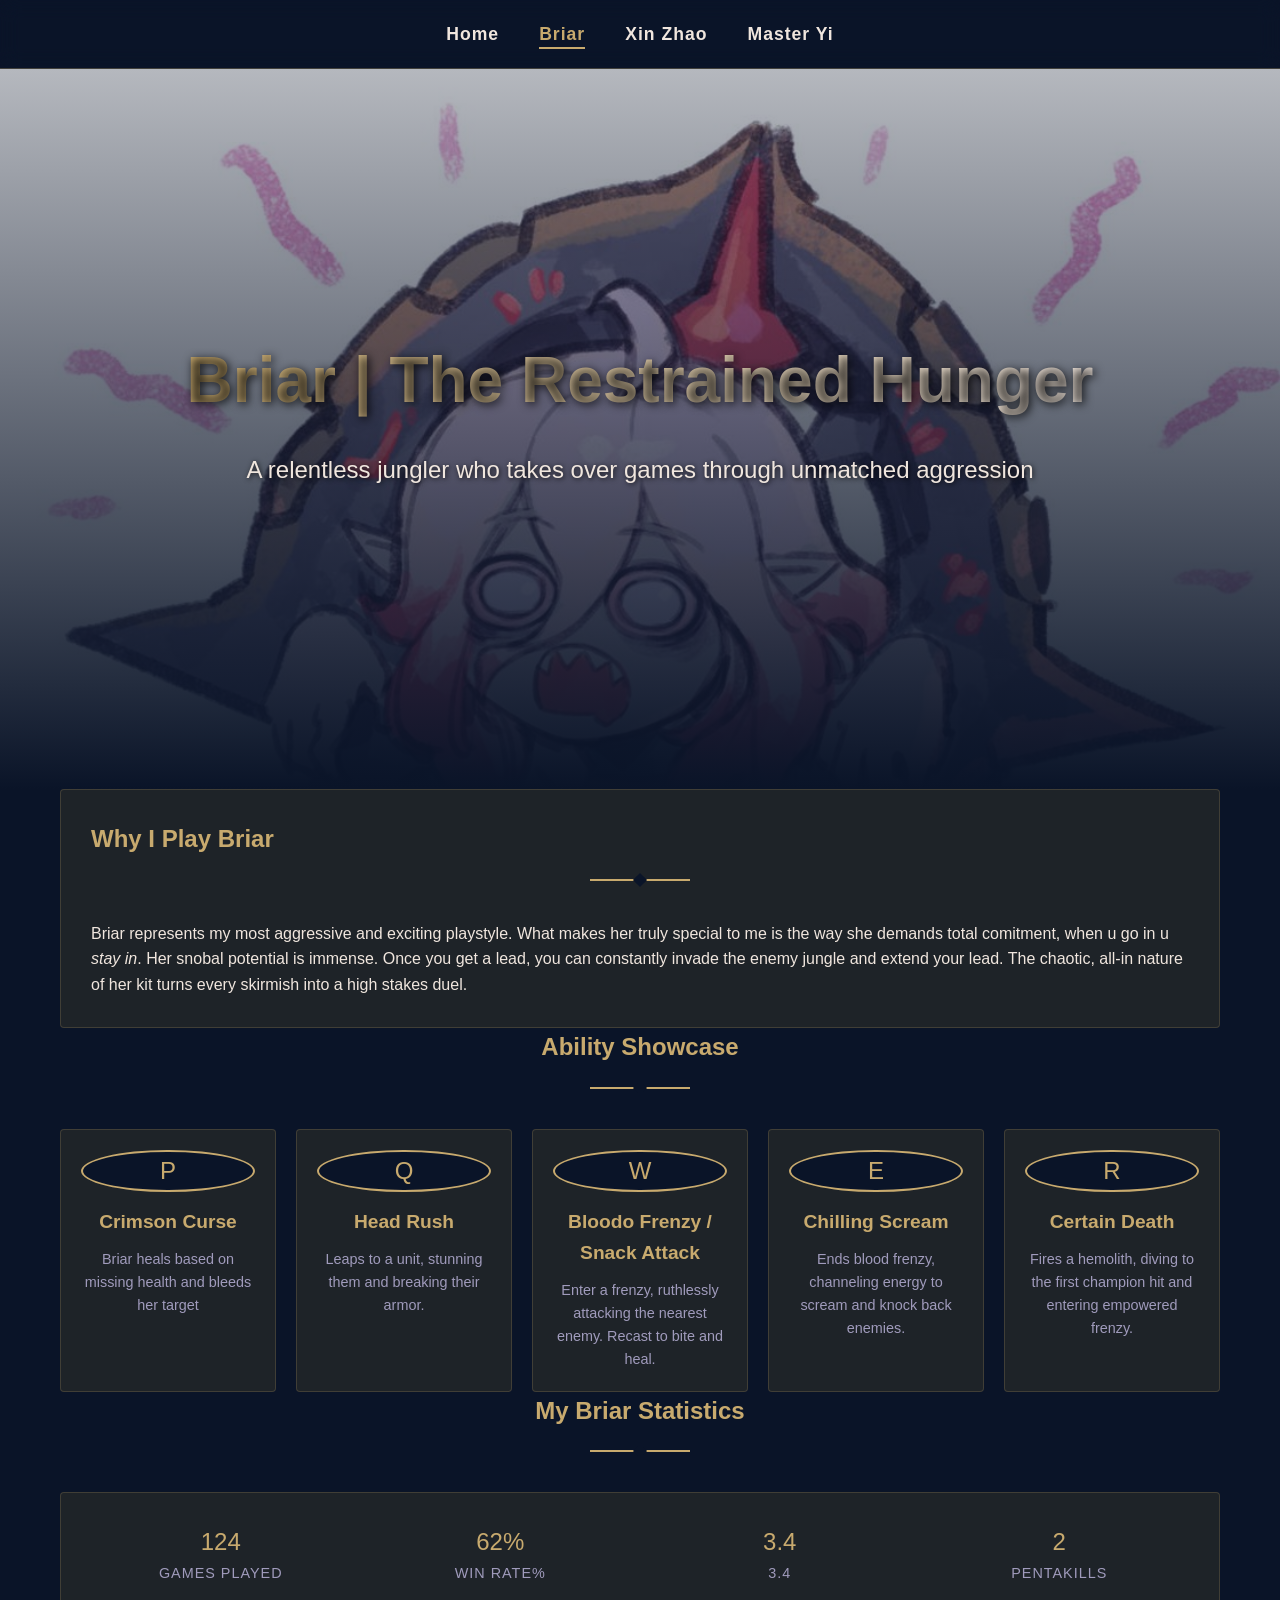
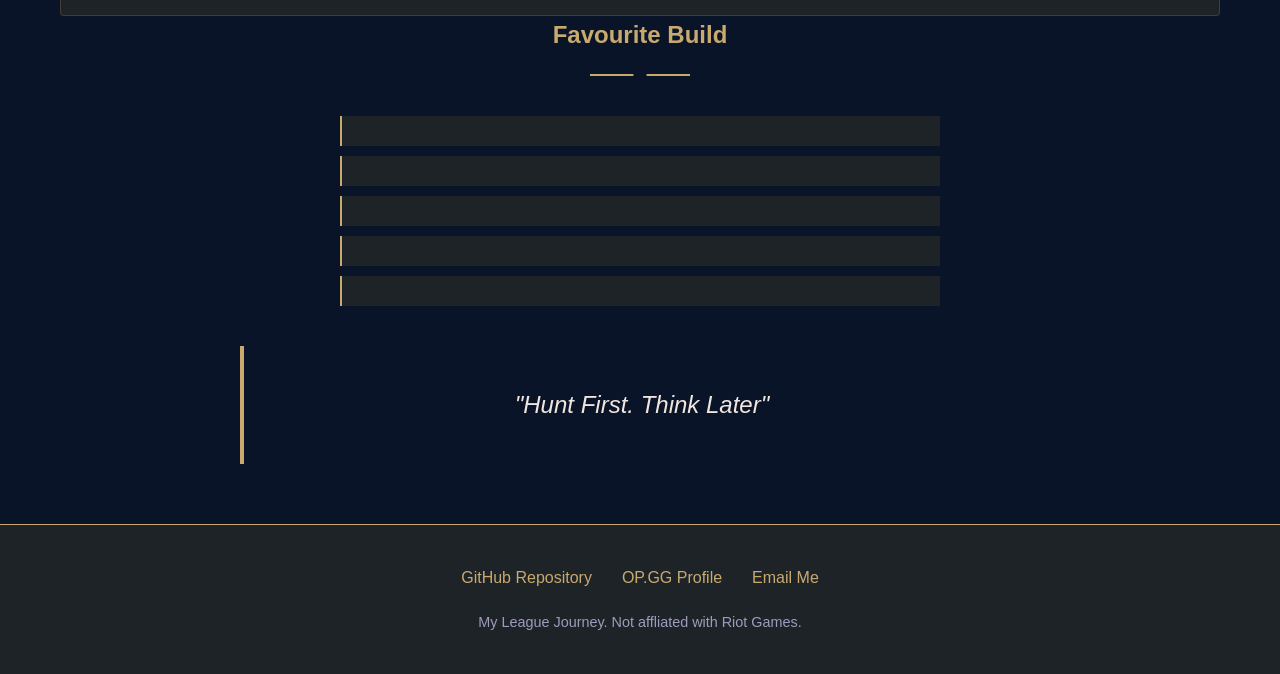
==== briar.html @ 17ffda5a "added complete styles for the webpage" ====
<!DOCTYPE html>
<html lang="en">
<head>
    <meta charset="UTF-8">
    <meta name="viewport" content="width=device-width, initial-scale=1.0">
    <title>My League Journey | Briar</title>
    <link rel="stylesheet" href="styles.css">
</head>
<body>
    
    <nav>
        <ul>
            <li><a href="index.html">Home</a></li>
            <li><a href="briar.html" class="active">Briar</a></li>
            <li><a href="xinzhao.html">Xin Zhao</a></li>
            <li><a href="masteryi.html">Master Yi</a></li>
        </ul>
    </nav>

    <section class="hero" style="background-image: url('images/briar.jpg');">
        <div class="hero-content container">
            <h1 class="gradient-text">Briar | The Restrained Hunger</h1>
            <p>A relentless jungler who takes over games through unmatched aggression</p>
        </div>
    </section>

    <section class="container">
        <div class="card">
            <h2>Why I Play Briar</h2>
            <div class="section-divider"></div>
            <p>Briar represents my most aggressive and exciting playstyle. What makes her truly special to me is the way she demands total comitment, when u go in u <em>stay in</em>. Her snobal potential is immense. Once you get a lead, you can constantly invade the enemy jungle and extend your lead. The chaotic, all-in nature of her kit turns every skirmish into a high stakes duel.</p>
        </div>
    </section>

    <section class="container">
        <h2 class="text-center" style="text-align: center;">Ability Showcase</h2>
        <div class="section-divider"></div>
            <div class="ability-grid">
                <div class="card ability-card">
                    <div class="ability-icon">P</div>
                    <h3 class="ability-name">Crimson Curse</h3>
                    <p class="ability-desc">Briar heals based on missing health and bleeds her target</p>
                </div>
                <div class="ability-card card">
                    <div class="ability-icon">Q</div>
                    <h3 class="ability-name">Head Rush</h3>
                    <p class="ability-desc">Leaps to a unit, stunning them and breaking their armor.</p>
                </div>
                <div class="card ability-card">
                    <div class="ability-icon">W</div>
                    <h3 class="ability-name">Bloodo Frenzy / Snack Attack</h3>
                    <p class="ability-desc">Enter a frenzy, ruthlessly attacking the nearest enemy. Recast to bite and heal.</p>
                </div>
                <div class="card ability-card">
                    <div class="ability-icon">E</div>
                    <h3 class="ability-name">Chilling Scream</h3>
                    <p class="ability-desc">Ends blood frenzy, channeling energy to scream and knock back enemies.</p>
                </div>
                <div class="ability-card card">
                    <div class="ability-icon">R</div>
                    <h3 class="ability-name">Certain Death</h3>
                    <p class="ability-desc">Fires a hemolith, diving to the first champion hit and entering empowered frenzy.</p>
                </div>
            </div>
    </section>

    <section class="container">
        <h2 class="text-center" style="text-align: center;">My Briar Statistics</h2>
        <div class="section-divider"></div>
        <div class="stats-panel">
            <div class="stat-item">
                <span class="stat-value">124</span>
                <span class="stat-label">Games Played</span>
            </div>
            <div class="stat-item">
                <span class="stat-value">62%</span>
                <span class="stat-label">Win Rate%</span>
            </div>
            <div class="stat-item">
                <span class="stat-value">3.4</span>
                <span class="stat-label">3.4</span>
            </div>
            <div class="stat-item">
                <span class="stat-value">2</span>
                <span class="stat-label">Pentakills</span>
            </div>
        </div>
    </section>

    <section class="container">
        <h2 class="text-center" style="text-align: center;">Favourite Build</h2>
        <div class="section-divider"></div>
        <ul class="build-list">
            <li><strong></strong></li>
            <li><strong></strong></li>
            <li><strong></strong></li>
            <li><strong></strong></li>
            <li><strong></strong></li>
        </ul>
    </section>

    <section class="container">
        <div class="quote-box">
            "Hunt First. Think Later"
        </div>
    </section>

    <footer>
        <div class="container">
            <div class="footer-links">
                <a href="https://github.com/raze-me/myLeague" target="" rel="noopener noreferrer">GitHub Repository</a>
                <a href="https://op.gg/lol/summoners/sea/MAKROV7-SG2" target="" rel="noopener noreferrer">OP.GG Profile</a>
                <a href="mailto:ac.otherside@gmail.com">Email Me</a>
            </div>
            <p class="copyright">My League Journey. Not affliated with Riot Games.</p>
        </div>
    </footer>


</body>
</html>
---- styles.css ----
:root {
    --bg-color: #0A1428;
    --bg-secondary: #1E2328;
    --gold-accent: #C8AA6E;
    --gold-hover: #F0E6DE;
    --text-light: #F0E6DE;
    --text-gray: #A09BBC;
    --font-heading: #'Cinzel', serif;
    --font-body: 'Inter', sans-serif;
    --transition: all 0.3s ease;
}

* {
    margin: 0;
    padding: 0;
    box-sizing: border-box;
}

body {
    background-color: var(--bg-color);
    color: var(--text-light);
    font-family: var(--font-body);
    line-height: 1.6;
}

h1, h2, h3, h4, h5, h6 {
    font-family: var(--font-heading);
    color: var(--gold-accent);
    font-weight: 600;
}

a {
    text-decoration: none;
    color: inherit;
}

ul {
    list-style: none;
}

.gradient-text{
    background: linear-gradient(to right, var(--gold-accent), var(--gold-hover));
    -webkit-background-clip: text;
    -webkit-text-fill-color: transparent;
}

.section-divider {
    width: 100px;
    height: 2px;
    background: var(--gold-accent);
    margin: 20px auto 40px;
    position: relative;
}

.section-divider::before {
    content: '';
    position: absolute;
    top: -4px;
    left: 50%;
    transform: translateX(-50%) rotate(45deg);
    width: 10px;
    height: 10px;
    background: var(--bg-color);
    border: 1px solid var(--gradient-accent);
}

nav {
    display: flex;
    justify-content: center;
    align-items: center;
    padding: 20px 0;
    background-color: rgba(10, 20, 40, 0.9);
    border-bottom: 1px solid rgba(200, 170, 110, 0.3);
    position: sticky;
    top: 0;
    z-index: 1000;
    backdrop-filter: blur(10px);
}

nav ul {
    display: flex;
    gap: 40px;
}

nav a{
    font-family: var(--font-heading);
    font-size: 1.1rem;
    font-weight: 600;
    letter-spacing: 1px;
    position: relative;
    padding-bottom: 5px;
    color: var(--text-light);
    transition: var(--transition);
}

nav a:hover, nav a.active {
    color: var(--gold-accent);
}

nav a::after {
    content: '';
    position: absolute;
    bottom: 0;
    left: 0;
    width: 0;
    height: 2px;
    background-color: var(--gold-accent);
    transition: width 0.3s ease;
}

nav a:hover::after, nav a.active::after {
    width: 100%;
}

.btn {
    display: inline-block;
    padding: 12px 30px;
    background-color: transparent;
    color: var(--gold-accent);
    border: 1px solid (--gold-accent);
    font-family: var(--font-heading);
    font-weight: 600;
    letter-spacing: 1px;
    text-transform: uppercase;
    cursor: pointer;
    transform: var(--transition);
    position: relative;
    overflow: hidden;
}

.btn:hover {
    background-color: var(--gold-accent);
    color: var(--bg-color);
    transform: scale(1.05);
    box-shadow: 0 0 15px rgba(200, 170, 110, 0.5);
}

.container {
    max-width: 1200px;
    margin: 0 auto;
    padding: 0 20px;
}

section {
    padding: 80px 0;
}

.hero {
    height: 80vh;
    display: flex;
    flex-direction: column;
    justify-content: center;
    align-items: center;
    text-align: center;
    background-size: cover;
    background-position: center;
    background-repeat: no-repeat;
    position: relative;
    padding: 0 20px;
}

.hero::before {
    content: '';
    position: absolute;
    top: 0; left: 0; right: 0; bottom: 0;
    background: linear-gradient(to bottom, rgba(10, 20, 40, 0.3), var(--bg-color));
}

.hero-content {
    position: relative;
    z-index: 1;
}

.hero h1 {
    font-size: 4rem;
    margin-bottom: 20px;
    text-shadow: 2px 2px 10px rgba(0, 0, 0, 0.8);
}

.hero p {
    font-size: 1.5rem;
    color: var(--text-light);
    margin-bottom: 40px;
    text-shadow: 1px 1px 5px rgba(0, 0, 0, 0.8);
}

.card {
    background-color: var(--bg-secondary);
    border: 1px solid rgba(200, 170, 110, 0.2);
    border-radius: 4px;
    padding: 30px;
    transform: var(--gold-accent);
    position: relative;
}

.card:hover{
    transform: translateY(-10px);
    border-color: var(--gold-accent);
    box-shadow: 0 10px 30px rgba(200, 170, 110, 0.2);
}

.profile-card {
    max-width: 600px;
    margin: 0 auto;
    text-align: center;
}

.profile-stats {
    display: flex;
    justify-content: space-around;
    flex-wrap: wrap;
    margin-top: 20px;
    gap: 20px;
}

.stat-item {
    display: flex;
    flex-direction: column;
    align-items: center;
}

.stat-value {
    color: var(--gold-accent);
    font-family: var(--font-heading);
    font-size: 1.5rem;
}

.stat-label {
    color: var(--text-gray);
    font-size: 0.9rem;
    text-transform: uppercase;
    letter-spacing: 1px;
}

.champion-grid {
    display: grid;
    grid-template-columns: repeat(auto-fit, minmax(300px, 1fr));
    gap: 30px;
    margin-top: 40px;
}

.champ-card {
    padding: 0;
    overflow: hidden;
    display: flex;
    flex-direction: column;
}

.champ-img-container {
    height: 250px;
    overlay: hidden;
    position: relative;
}

.champ-img {
    width: 100%;
    height: 100%;
    object-fit: cover;
    transition: transform 0.5s ease;
}

.champ-card:hover .champ-img {
    transform: scale(1.1);
}

.champ-info {
    padding: 25px;
    text-align: center;
    flex-grow: 1;
    display: flex;
    flex-direction: column;
}

.champ-role{
    color: var(--text-gray);
    font-size: 0.9rem;
    text-transform: uppercase;
    letter-spacing: 2px;
    margin-bottom: 10px;
}
.champ-desc {
    margin: 15px 0 25px;
    color: var(--text-light);
    flex-grow: 1;
}

.why-section{
    text-align: center;
}

.why-content p {
    max-width: 800px;
    margin: 0 auto 20px;
    color: var(--text-light);
    font-size: 1.1rem;
}

.quote-box {
    background: linear-gradient(135deg, rgba(30, 35, 40, 0.8));
    border-left: 4px solid var(--gold-accent);
    padding: 40px;
    margin: 40px auto;
    max-width: 800px;
    text-align: center;
    font-style: italic;
    font-size: 1.5rem;
    font-family: var(--font-heading);
    color: var(--gold-hover);
    position: relative;
}

.ability-grid {
    display: grid;
    grid-template-columns: repeat(auto-fit, minmax(200px, 1fr));
    gap: 20px;
}

.ability-card {
    text-align: center;
    padding: 20px;
}

.ability-icon {
    width: 64;
    height: 64;
    border: 2px solid var(--gold-accent);
    border-radius: 50%;
    margin: 0 auto 15px;
    display: flex;
    align-items: center;
    justify-content: center;
    font-family: var(--font-heading);
    font-size: 1.5rem;
    color: var(--gold-accent);
    background: var(--bg-color);
}

.ability-name {
    margin-bottom: 10px;
    font-size: 1.2rem;
}

.ability-desc {
    font-size: 0.9rem;
    color: var(--text-gray);
}

.stats-panel {
    display: grid;
    grid-template-columns: repeat(auto-fit, minmax(150px, 1fr));
    gap: 20px;
    background-color: var(--bg-secondary);
    padding: 30px;
    border: 1px solid rgba(200, 170, 110, 0.2);
    border-radius: 4px;
    text-align: center;
}

.build-list {
    max-width: 600px;
    margin: 0 auto;
}

.build-list li {
    background-color: var(--bg-secondary);
    margin-bottom: 10px;
    padding: 15px 20px;
    border-left: 2px solid var(--gold-accent);
    display: flex;
    align-items: center;
    transition: translateX(10px);
}

.build-list li:hover {
    background-color: rgba(200, 170, 110, 0.1);
    transform: translateX(10px);
}

.timeline {
    position: relative;
    max-width: 800px;
    margin: 0 auto;
}

.timeline::after {
    content: '';
    position: absolute;
    width: 2px;
    background-color: var(--gold-accent);
    top: 0;
    bottom: 0;
    left: 50%;
    margin-left: -1px;
}

.timeline-card {
    padding: 20px 30px;
    position: relative;
    background-color: inherit;
    width: 50%;
}

.timeline-card::after {
    content: '';
    position: absolute;
    width: 16px;
    height: 16px;
    background-color: var(--bg-color);
    border: 4px solid var(--gold-accent);
    top: 25px;
    border-radius: 50%;
    z-index: 1;
}

.timeline-left {
    left: 0;
}

.timeline-right {
    left: 50%;
}

.timeline-left::after {
    right: -8px;
}

.timeline-right::after {
    left: -8px;
}

.timeline-content {
    padding: 20px;
    background-color: var(--bg-secondary);
    border: 1px solid rgba(200, 170, 110, 0.2);
    border-radius: 4px;
}

.timeline-content h3 {
    margin-bottom: 10px;
}

footer {
    background-color: var(--bg-secondary);
    border-top: 1px solid var(--gold-accent);
    padding: 40px 0;
    text-align: center;
    margin-top: 60px;
}

.footer-links {
    display: flex;
    justify-content: center;
    gap: 30px;
    margin-bottom: 20px;
}

.footer-links a {
    color: var(--gold-accent);
    font-family: var(--font-heading);
    transition: var(--transition);
}

.footer-links a:hover {
    color: var(--text-light);
    text-shadow: 0 0 10px var(--gold-accent);
}

.copyright {
    color: var(--text-gray);
    font-size: 0.9rem;
}

@media (max-width: 768px) {
    .hero h1 {font-size: 2.5rem; }
    .hero p { font-size: 1.2rem; }
    nav ul { gap: 15px; flex-wrap: wrap; justify-content: center; }

    .timeline::after{
        left: 20px;
    }
    .timeline-card {
        width: 100%;
        padding-left: 50px;
        padding-right: 0px; 
    }

    .timeline-right {
        left: 0%;
    }

    .timeline-left::after, .timeline-right::after {
        left: 12px;
    }
}

.error-page {
    height: 100vh;
    display: flex;
    flex-direction: column;
    justify-content: center;
    align-items: center;
    text-align: center;
}

.error-img {
    max-width: 300px;
    margin-bottom: 30px;
    border-radius: 50%;
    border: 4px solid var(--gold-accent);
    box-shadow: 0 0 30px rgba(200, 170, 110, 0.3);
}
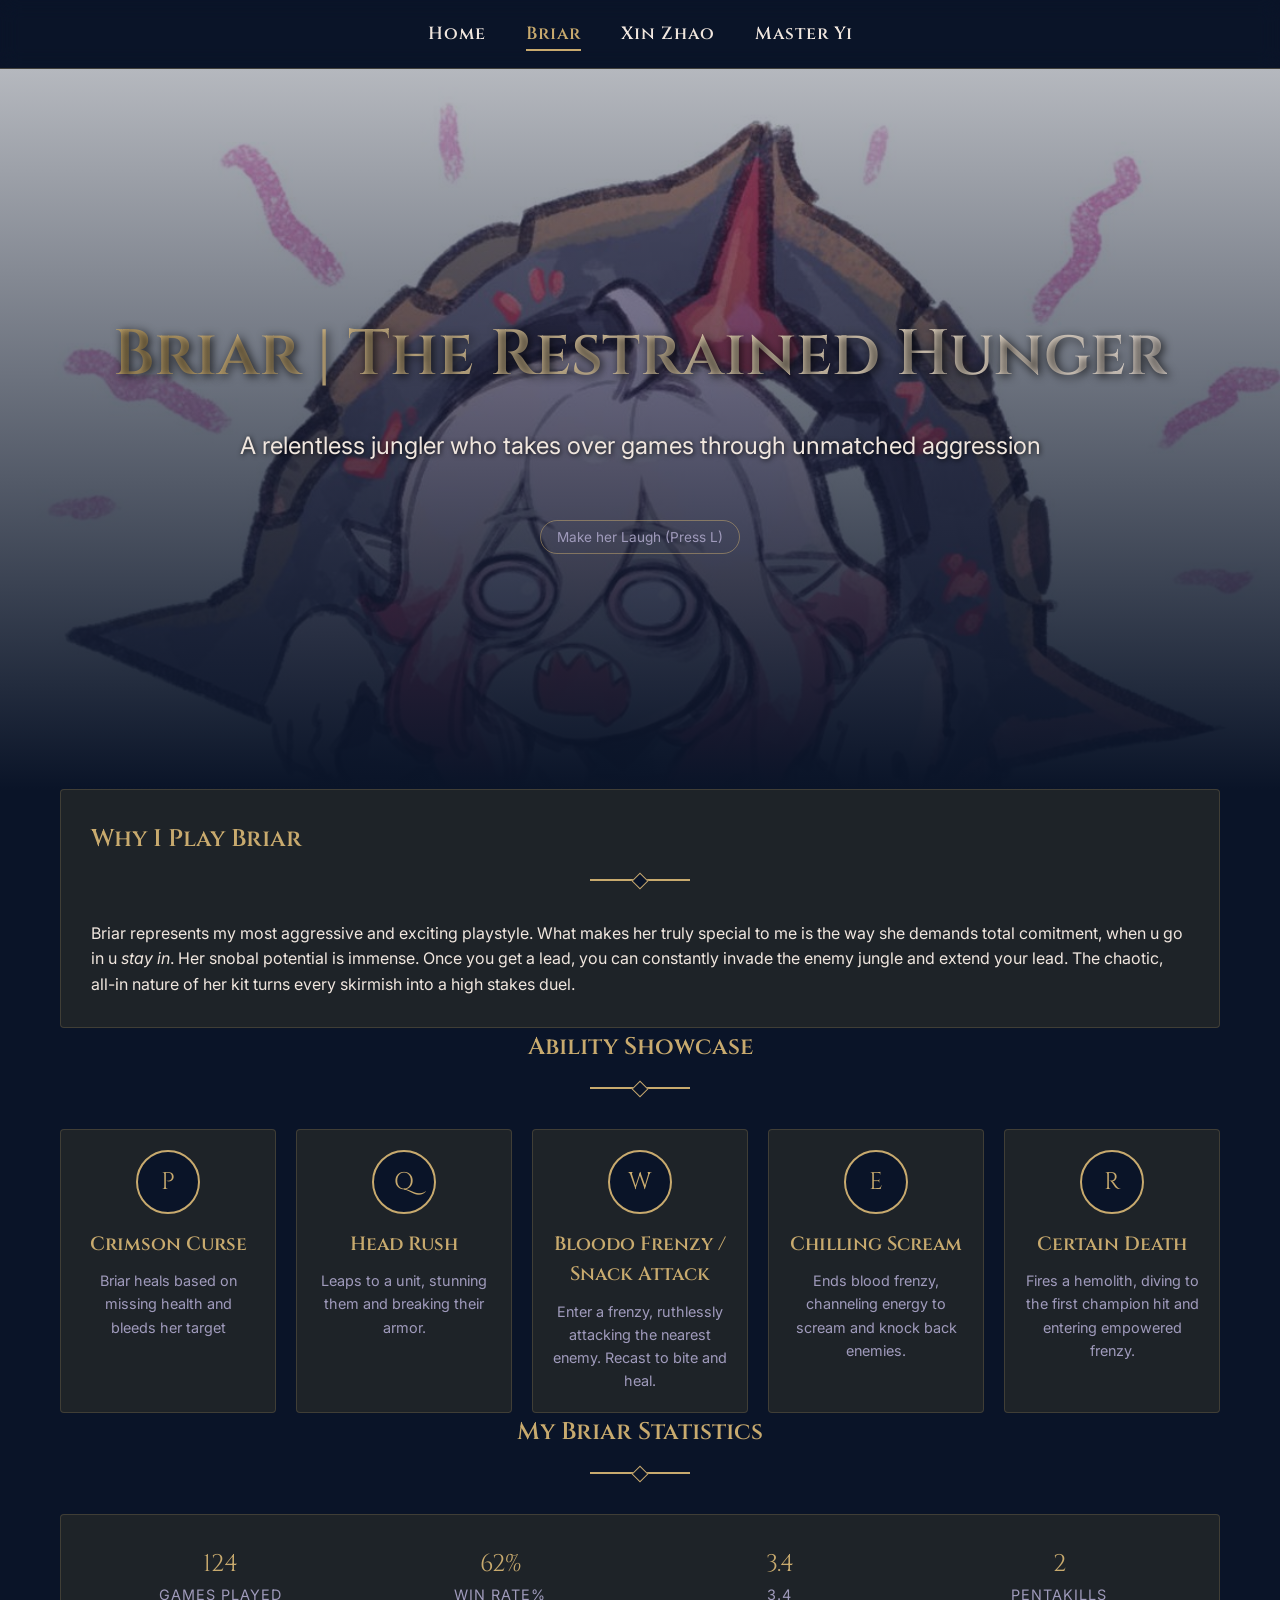
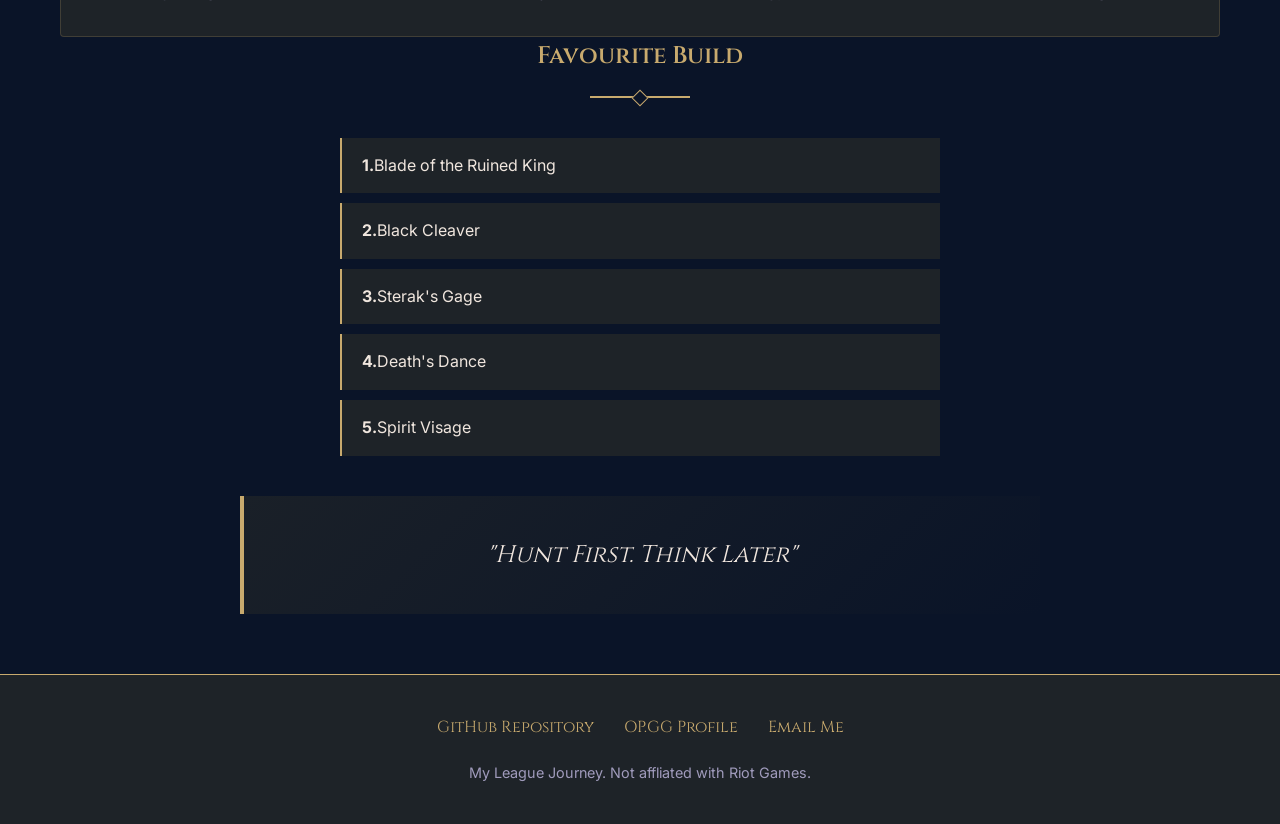
==== commit dd964cc7: "added supporting images and sounds" ====
--- a/briar.html
+++ b/briar.html
@@ -5,6 +5,7 @@
     <meta name="viewport" content="width=device-width, initial-scale=1.0">
     <title>My League Journey | Briar</title>
     <link rel="stylesheet" href="styles.css">
+    <link rel="icon" href="images/favicon.ico" type="image/x-icon">
 </head>
 <body>
     
@@ -21,6 +22,8 @@
         <div class="hero-content container">
             <h1 class="gradient-text">Briar | The Restrained Hunger</h1>
             <p>A relentless jungler who takes over games through unmatched aggression</p>
+            <button class="audio-btn" id="playAudioBtn">Make her Laugh (Press L)</button>
+            <audio src="audio/briar.mp3" id="champAudio"></audio>
         </div>
     </section>
 
@@ -91,11 +94,11 @@
         <h2 class="text-center" style="text-align: center;">Favourite Build</h2>
         <div class="section-divider"></div>
         <ul class="build-list">
-            <li><strong></strong></li>
-            <li><strong></strong></li>
-            <li><strong></strong></li>
-            <li><strong></strong></li>
-            <li><strong></strong></li>
+            <li><strong>1.</strong> Blade of the Ruined King</li>
+            <li><strong>2.</strong> Black Cleaver</li>
+            <li><strong>3.</strong> Sterak's Gage</li>
+            <li><strong>4.</strong> Death's Dance</li>
+            <li><strong>5.</strong> Spirit Visage</li>
         </ul>
     </section>
 
@@ -116,6 +119,26 @@
         </div>
     </footer>
 
+    <script>
+        const audio = document.getElementById('champAudio');
+        const btn = document.getElementById('playAudioBtn');
+
+        function playAudio() {
+            if(audio){
+                audio.currentTime = 0;
+                audio.play();
+            }
+        }
+
+        if(btn) {
+            btn.addEventListener('click', playAudio);
+        }
+        document.addEventListener('keydown', (e) => {
+            if(e.key.toLowerCase() === 'l') {
+                playAudio();
+            }
+        });
+    </script>
 
 </body>
 </html>
--- a/styles.css
+++ b/styles.css
@@ -1,3 +1,4 @@
+@import url('https://fonts.googleapis.com/css2?family=Cinzel:wght@400;600;700&family=Inter:wght@300;400;500;600&display=swap');
 
 :root {
     --bg-color: #0A1428;
@@ -6,7 +7,7 @@
     --gold-hover: #F0E6DE;
     --text-light: #F0E6DE;
     --text-gray: #A09BBC;
-    --font-heading: #'Cinzel', serif;
+    --font-heading: 'Cinzel', serif;
     --font-body: 'Inter', sans-serif;
     --transition: all 0.3s ease;
 }
@@ -62,7 +63,7 @@
     width: 10px;
     height: 10px;
     background: var(--bg-color);
-    border: 1px solid var(--gradient-accent);
+    border: 1px solid var(--gold-accent);
 }
 
 nav {
@@ -118,13 +119,13 @@
     padding: 12px 30px;
     background-color: transparent;
     color: var(--gold-accent);
-    border: 1px solid (--gold-accent);
+    border: 1px solid var(--gold-accent);
     font-family: var(--font-heading);
     font-weight: 600;
     letter-spacing: 1px;
     text-transform: uppercase;
     cursor: pointer;
-    transform: var(--transition);
+    transition: var(--transition);
     position: relative;
     overflow: hidden;
 }
@@ -190,7 +191,7 @@
     border: 1px solid rgba(200, 170, 110, 0.2);
     border-radius: 4px;
     padding: 30px;
-    transform: var(--gold-accent);
+    transition: var(--transition);
     position: relative;
 }
 
@@ -249,7 +250,7 @@
 
 .champ-img-container {
     height: 250px;
-    overlay: hidden;
+    overflow: hidden;
     position: relative;
 }
 
@@ -297,7 +298,7 @@
 }
 
 .quote-box {
-    background: linear-gradient(135deg, rgba(30, 35, 40, 0.8));
+    background: linear-gradient(135deg, rgba(30, 35, 40, 0.8), rgba(10, 20, 40, 0.8));
     border-left: 4px solid var(--gold-accent);
     padding: 40px;
     margin: 40px auto;
@@ -322,8 +323,8 @@
 }
 
 .ability-icon {
-    width: 64;
-    height: 64;
+    width: 64px;
+    height: 64px;
     border: 2px solid var(--gold-accent);
     border-radius: 50%;
     margin: 0 auto 15px;
@@ -511,3 +512,22 @@
     box-shadow: 0 0 30px rgba(200, 170, 110, 0.3);
 }
 
+
+.audio-btn {
+    background: transparent;
+    border: 1px solid rgba(200, 170, 110, 0.5);
+    color: var(--text-gray);
+    padding: 8px 16px;
+    font-family: var(--font-body);
+    font-size: 0.85rem;
+    border-radius: 20px;
+    cursor: pointer;
+    margin-top: 15px;
+    transition: var(--transition);
+}
+
+.audio-btn:hover {
+    border-color: var(--gold-accent);
+    color: var(--text-light);
+    background: rgba(200, 170, 110, 0.1);
+}
